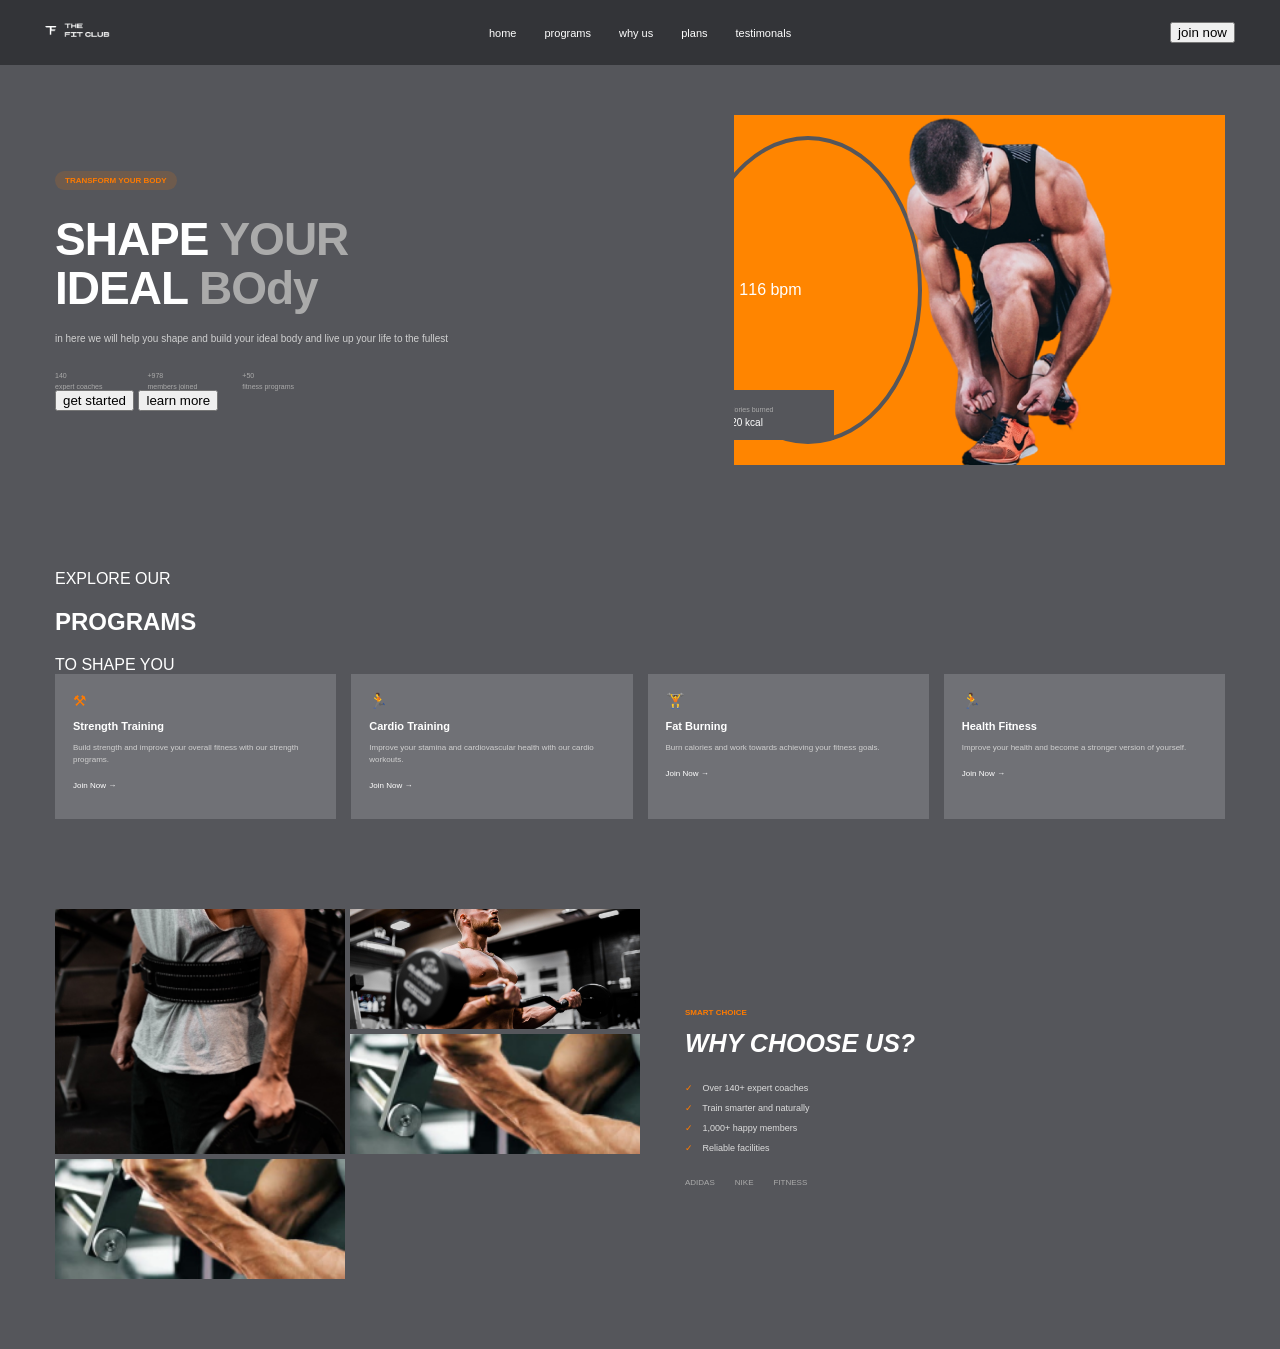
==== assignment.html @ e6170ac0 "first commit" ====
<!DOCTYPE html>
<html lang="en">
<head>
    <meta charset="UTF-8">
    <meta name="viewport" content="width=device-width, initial-scale=1.0">
    <title>Document</title>
    <link rel="stylesheet" href="assignment.css">
</head>
<body>
    <nav>
        <div class="logo">
            <img src="images/f3138195e1c763c007517a48bb5843dc62db33a2.png" alt="the fit club">
        </div>
        <div class="links">
<a href="#home">home</a>
<a href="programs">programs</a>
<a href="#why us">why us</a>
<a href="plans">plans</a>
<a href="#testimonials">testimonals</a>
        </div>
        <button class="join btn">join now</button>
    </nav>
    <section class="body"id="home">
<div class="body-text">
<span class="title">
TRANSFORM YOUR BODY
</span>
<h1> SHAPE <span>YOUR</span><br>IDEAL <SPan>BOdy</SPan></h1>
<P>in here we will help you shape and build your ideal 
    body and live up your life to the fullest
</P>
<div class="body-stats">
<div>
    <span>140</span>
    <span>expert coaches</span>
</div>
<div>
    <span>+978</span>
    <span>members joined</span>
</div>
<div>
    <span>+50</span>
    <span>fitness programs</span>
</div>
</div>
<div class="body-btns">
<button>get started</button>
<button>learn more</button>
</div>
</div>
<div class="body-image">
<div class="heart box">
<span></span>
<span>116 bpm</span>
</div>
<img src="images/71b8634be2cf52cb5ec23abdd22a4536ae4fe169.png" alt="fitness">
<div class="calorie-box">
<span class="calorie-icon">

</span>
<small>calories burned</small>
<span>220 kcal</span>
</div>
</div>
    </section>
     <section class="programs" id="programs">
        <div class="section-title">
            <span>
                EXPLORE OUR
            </span>
            <h2>
                PROGRAMS
            </h2>
            <span>
                TO SHAPE YOU
            </span>
        </div>
        <div class="program-cards">
            <div class="program-card">
                <div class="program-icon">
                    ⚒
                </div>
                <h3>
                    Strength Training
                </h3>
                <p>
                    Build strength and improve your overall
                    fitness with our strength programs.
                </p>
                <a href="#">
                    Join Now →
                </a>
            </div>
            <div class="program-card">
                <div class="program-icon">
                    🏃
                </div>
                <h3>
                    Cardio Training
                </h3>
                <p>
                    Improve your stamina and cardiovascular
                    health with our cardio workouts.
                </p>
                <a href="#">
                       Join Now →
                </a>
            </div>

            <div class="program-card">
                <div class="program-icon">
                    🏋
                </div>
                <h3>
                    Fat Burning
                </h3>
                <p>
                    Burn calories and work towards achieving
                    your fitness goals.
                </p>
                <a href="#">
                    Join Now →
                </a>
            </div>
            <div class="program-card">

                <div class="program-icon">
                    🏃
                </div>
                <h3>
                    Health Fitness
                </h3>
                <p>
                    Improve your health and become a stronger
                    version of yourself.
                </p>
                <a href="#">
                    Join Now →
                </a>
            </div>
        </div>
    </section>
 <section class="why-us" id="why-us">
        <div class="workout-images">
            <img src="images/8cdbb6e8d70117df73f9933ee8e16d1661cded19.png" alt="Workout1">
            <img src="images/6ae1f9847fb361c97fae6f20f0b6384b22786baa.png" alt="Workout2">
            <img src="images/8849cd9d581ccb105c0d59f8c7ddea8003f6462a.png" alt="Workout3">
            <img src="images/8849cd9d581ccb105c0d59f8c7ddea8003f6462a.png" alt="Workout4">
        </div>
        <div class="why-text">

            <span class="orange-text">
                SMART CHOICE
            </span>
            <h2>
                WHY
                <strong>CHOOSE US?</strong>
            </h2>
            <div class="why-list">
                <p>
                    <span>✓</span>
                    Over 140+ expert coaches
                </p>
                 <p>
                    <span>✓</span>
                    Train smarter and naturally
                </p>
                <p>
                    <span>✓</span>
                    1,000+ happy members
                </p>
                <p>
                    <span>✓</span>
                    Reliable facilities
                </p>
            </div>
            <div class="brands">
                <span>
                    ADIDAS
                </span>
                <span>
                    NIKE
                </span>
                <span>
                    FITNESS
                </span>
            </div>
        </div>
    </section>
</body>
</html>
---- assignment.css ----
* {
    box-sizing: border-box;
}
html {
    scroll-behavior: smooth;
}
body {
    margin: 0;
    font-family: Arial, Helvetica, sans-serif;
    background: #55565b;
    color: white;
}
button {
    cursor: pointer;
}
a {
    text-decoration: none;
}
section {
    width: 100%;
}
nav{
    height: 65px;
    padding: 0 45px;
    display: flex;
    justify-content: space-between;
    align-items: center;
    background: #333438;
}
nav .logo img{
    width: 65px;
}
nav .links{
    display: flex;
    gap: 28px;
    align-items: center;

}
nav .links a{
    color:white ;
    font-size: 11px;
    transition: 0.3s;
}
nav .links a:hover{
    color: #ff7b00;
}
nav .join-btn{
    border: none;
    padding: 9px 18px;
    background: #ff7b00;
    color: white
}
.body{
    min-height: 430px;
    padding: 50px 55px;
    display: flex;
    justify-content: space-between;
    align-items: center;
    background: radial-gradient(circle at 70% 50%,rgba(255,123,0,0.26)transparent 35%),#55565b;
}
.body-text{
    width: 52%;
}
.title{
    display: inline-block;
    padding: 5px 10px;
    background: rgba(255,123,0,0.15);
    border-radius: 20px;
    color: #ff7b00;
    font-size: 8px;
    font-weight: bold;
}
.body h1{
    margin: 22px 0 18px;
    font-size: 54px;
    line-height: 0.9;
    font-style: italic;
    font-weight: 800;
}
.body h1 span{
    color: white;
}
.body h1 span{
    color: #aaa;
}
.body p{
    width: 430px;
    color: #d0d0d0;
    font-size: 10px;
    line-height: 1.7;
}
.body-stats{
    display: flex;
    gap: 45px;
    margin-top: 25px;
}
.body-stats div{
    display: flex;
    flex-direction: column;
    gap: 4px;
}
.body-stats span{
    font-size: 18px;
}
.body-stats span{
    font-size: 7px;
    color: #aaa;
}
.body-buttons{
    display: flex;
    gap: 10px;
    margin-top: 25px;
}
.body-buttons button{
    padding: 9px 18px;
    border: 1px solid #ff7b00;
    background: transparent;
    color: white;
    font-size: 9px;
}
.body-buttons button:first-child{
    background: #ff7b00;
}
.body-image{
    position: relative;
    width: 42%;
    height: 350px;
    display: flex;
    justify-content: center;
    align-items: center;
    background: #ff8500;
    overflow: hidden;
}
.body-image::before{
    content: "";
    position: absolute;
    width: 220px;
    height: 300px;
    border: 4px solid #55565b;
    border-radius: 50%;
    left: -40px;
}
.body-image img{
    position: relative;
    z-index: 2;
    width: 85%;
    height: 100%;
    object-fit: contain;
}
.body h1 {
    font-family: "Inter", sans-serif;
    font-size: 46px;
    line-height: 1.05;
    font-style: normal;
    font-weight: 700;
    letter-spacing: -1px;
    margin: 25px 0 18px;
}

.body h1 strong {
    color: #fff;
    font-weight: 800;
}

.body h1 .outline {
    color: transparent;
    -webkit-text-stroke: 1px #fff;
}

.heart-box{
    position: absolute;
    z-index: 5;
    top: 25px;
    right: 20px;
    width: 85px;
    padding: 12px;
    background: #55565b;
    display: flex;
    flex-direction: column;
    gap: 5px;
    font-size: 10px;
}
.heart-box span{
    color: #ff3b45;
    font-size: 16px;
}
.calorie-box{
    position: absolute;
    z-index: 5;
    bottom: 25px;
    left: -20px;
    width: 120px;
    padding: 12px;
    background: #55565b;
    display: flex;
    flex-direction: column;
    gap: 4px;
}
.calorie-icon{
    color: #ff7b00;
    font-size: 15px;
}
.calorie-box small{
    color: #aaa;
    font-size: 7px;
}
.calorie-box span{
    font-size: 10px;
}
.programs {
    padding: 55px 55px 70px;
    background: #55565b;
}
.program-cards {
    display: grid;
    grid-template-columns:
        repeat(4, 1fr);
    gap: 15px;
}
.program-card {
    min-height: 145px;
    padding: 18px;
    background: #707176;
    transition: 0.3s;
}
.program-card:hover {
    transform: translateY(-5px);
    background: #77787d;
}
.program-icon {
    color: #ff7b00;
    font-size: 15px;
}
.program-card h3 {
    margin: 10px 0;
    font-size: 11px;
}
.program-card p {
    color: #d0d0d0;
    font-size: 8px;
    line-height: 1.5;
}

.program-card a {
    color: white;
    font-size: 8px;
}
.why-us {
    padding: 20px 55px 70px;
    display: flex;
    gap: 45px;
    align-items: center;
}
.workout-images {
    width: 50%;
    display: grid;
    grid-template-columns:
        1fr 1fr;
    gap: 5px;
}
.workout-images img {
    width: 100%;
    height: 120px;
    object-fit: cover;
}
.workout-images img:first-child {
    height: 245px;
    grid-row:
        span 2;
}
.why-text {
    width: 45%;
}
.orange-text {
    color: #ff7b00;
    font-size: 8px;
    font-weight: bold;
}
.why-text h2 {
    margin: 10px 0 25px;
    font-size: 25px;
    font-style: italic;
}
.why-text h2 strong {
    color: white;
}

.why-list p {
    margin: 10px 0;
    color: #ddd;
    font-size: 9px;
}
.why-list p span {
    color: #ff7b00;
    margin-right: 7px;
}
.brands {
    display: flex;
    gap: 20px;
    margin-top: 25px;
    color: #aaa;
    font-size: 8px;
}
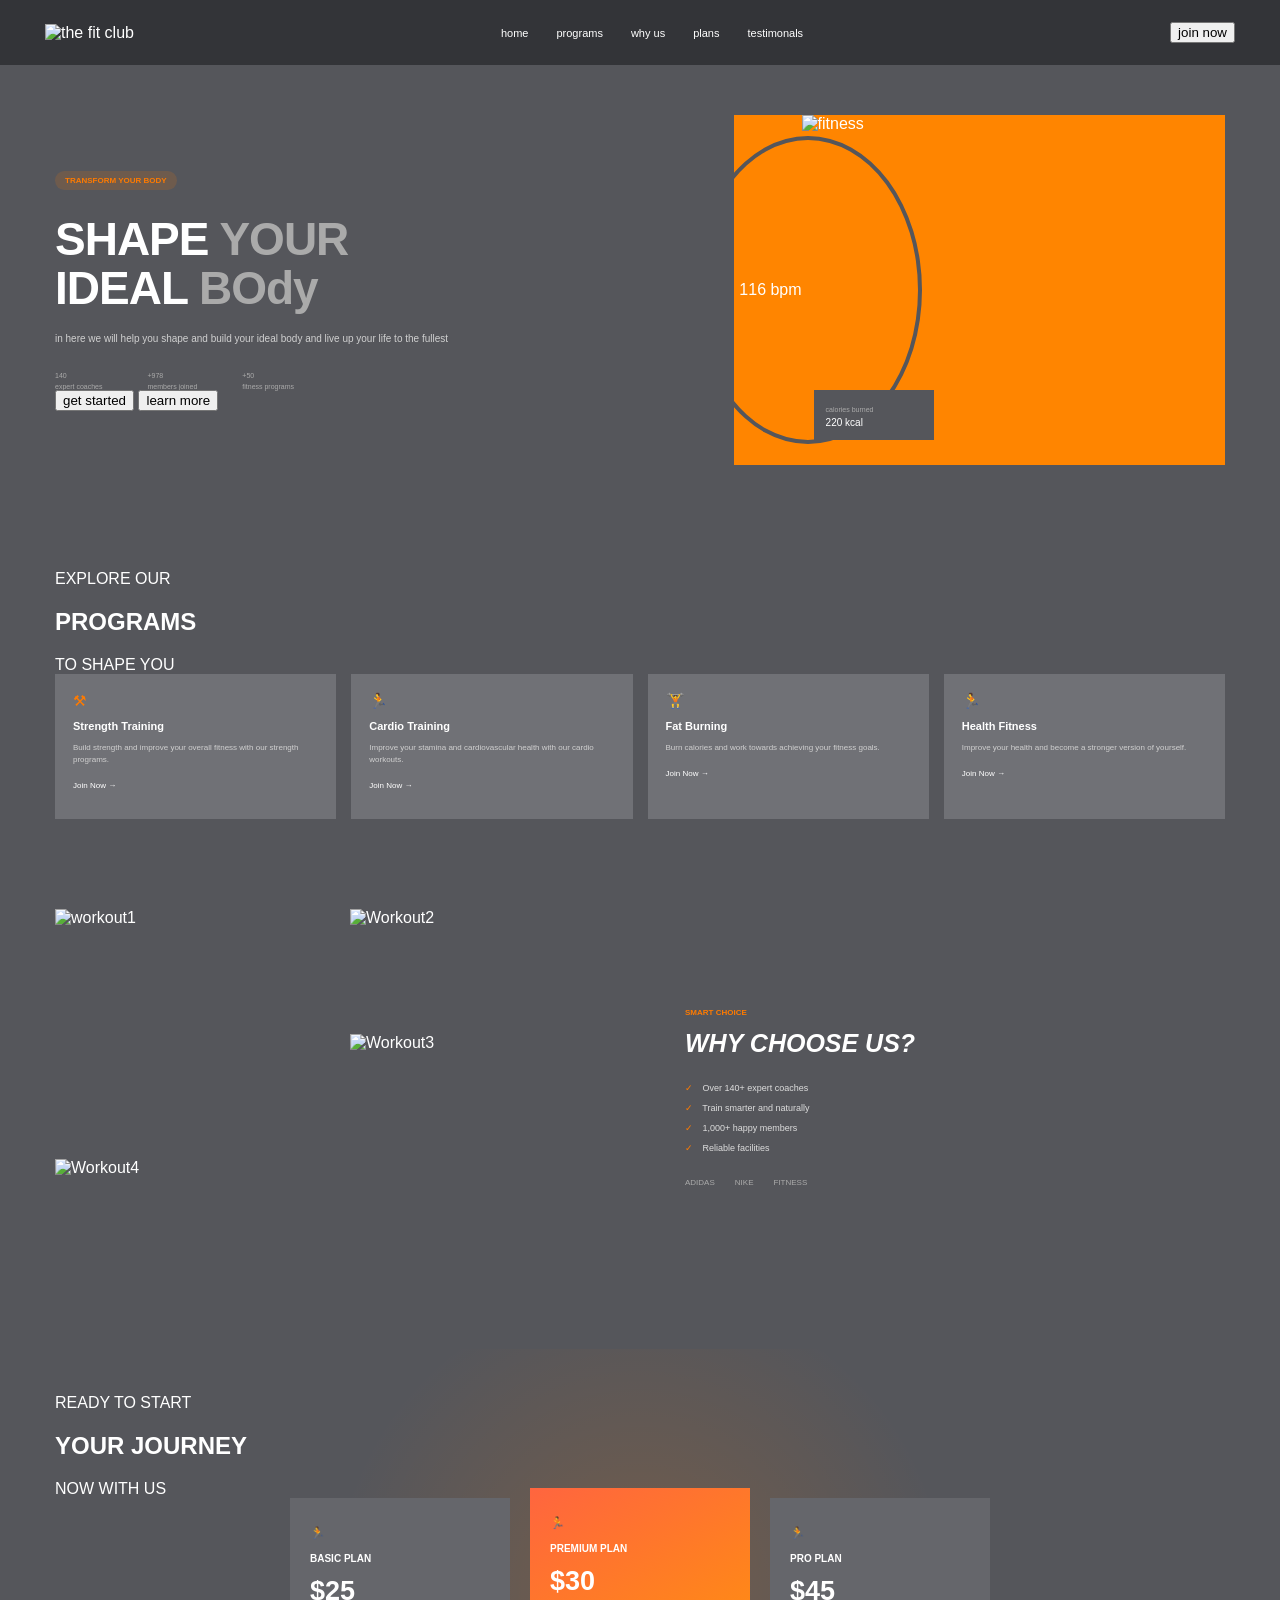
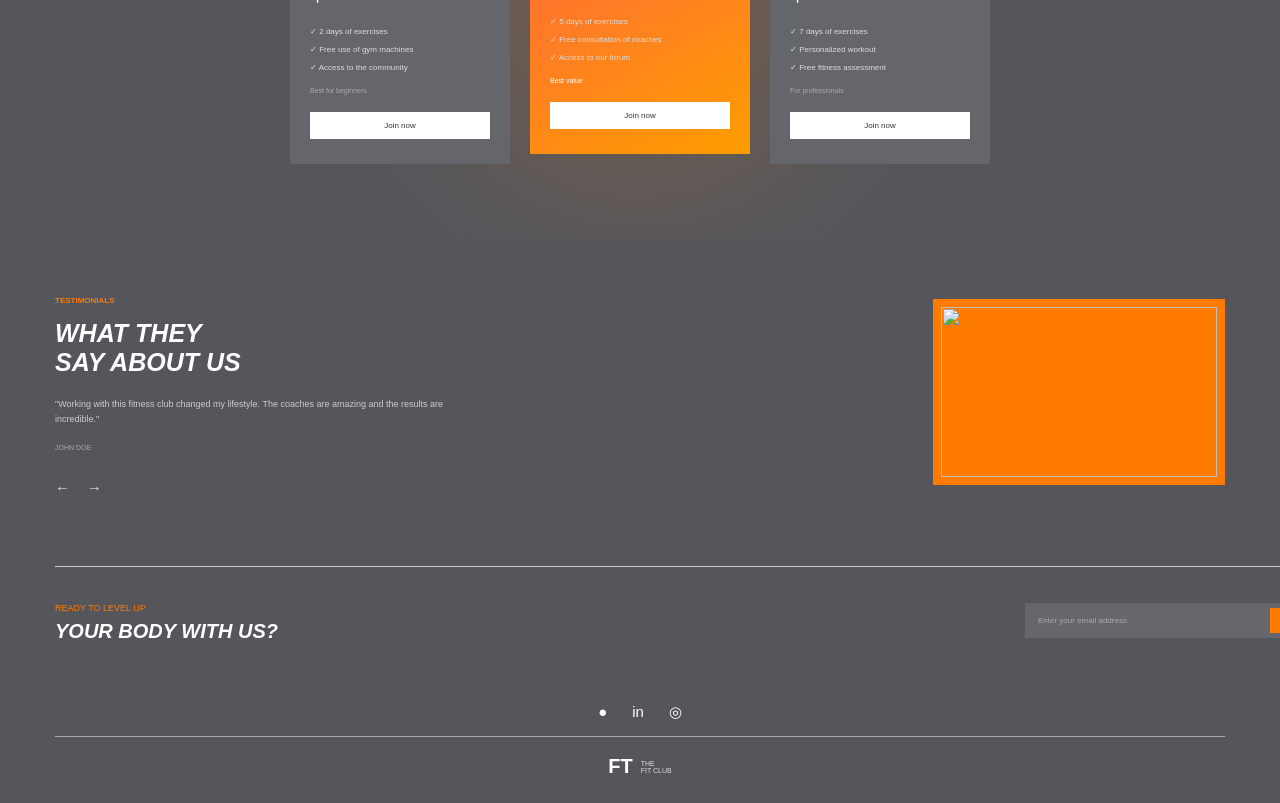
==== commit 05037401: "feat:madara page done" ====
--- a/assignment.html
+++ b/assignment.html
@@ -9,7 +9,7 @@
 <body>
     <nav>
         <div class="logo">
-            <img src="images/f3138195e1c763c007517a48bb5843dc62db33a2.png" alt="the fit club">
+            <img src="" alt="the fit club">
         </div>
         <div class="links">
 <a href="#home">home</a>
@@ -53,7 +53,7 @@
 <span></span>
 <span>116 bpm</span>
 </div>
-<img src="images/71b8634be2cf52cb5ec23abdd22a4536ae4fe169.png" alt="fitness">
+<img src="https://images.unsplash.com/photo-1603287681836-b174ce5074c2?w=500&auto=format&fit=crop&q=60&ixlib=rb-4.1.0&ixid=NHwxMjA3fDA%3D" alt="fitness">
 <div class="calorie-box">
 <span class="calorie-icon">
 
@@ -142,10 +142,10 @@
     </section>
  <section class="why-us" id="why-us">
         <div class="workout-images">
-            <img src="images/8cdbb6e8d70117df73f9933ee8e16d1661cded19.png" alt="Workout1">
-            <img src="images/6ae1f9847fb361c97fae6f20f0b6384b22786baa.png" alt="Workout2">
-            <img src="images/8849cd9d581ccb105c0d59f8c7ddea8003f6462a.png" alt="Workout3">
-            <img src="images/8849cd9d581ccb105c0d59f8c7ddea8003f6462a.png" alt="Workout4">
+            <img src="https://plus.unsplash.com/premium_photo-1661265933107-85a5dbd815af?w=500&auto=format&fit=crop&q=60&ixlib=rb-4.1.0&ixid=NHwxMjA3fDA%3D" alt="workout1">
+            <img src="https://images.unsplash.com/photo-1526506118085-60ce8714f8c5?w=500&auto=format&fit=crop&q=60&ixlib=rb-4.1.0&ixid=NHwxMjA3fDA%3D" alt="Workout2">
+            <img src="https://images.unsplash.com/photo-1581009146145-b5ef050c2e1e?w=500&auto=format&fit=crop&q=60&ixlib=rb-4.1.0&ixid=NHwxMjA3fDA%3D" alt="Workout3">
+            <img src="https://images.unsplash.com/photo-1641337221253-fdc7237f6b61?w=500&auto=format&fit=crop&q=60&ixlib=rb-4.1.0&ixid=NHwxMjA3fDA%3D" alt="Workout4">
         </div>
         <div class="why-text">
 
@@ -187,5 +187,175 @@
             </div>
         </div>
     </section>
+     <section class="pricing" id="plans">
+        <div class="section-title">
+            <span>
+                READY TO START
+            </span>
+            <h2>
+                YOUR JOURNEY
+            </h2>
+            <span>
+                NOW WITH US
+            </span>
+        </div>
+        <div class="price-cards">
+
+            <div class="price-card">
+
+                <span class="plan-icon">
+                    🏃
+                </span>
+
+                <h3>
+                    BASIC PLAN
+                </h3>
+
+                <h2>
+                    $25
+                </h2>
+                <p>
+                    ✓ 2 days of exercises
+                </p>
+                <p>
+                    ✓ Free use of gym machines
+                </p>
+                <p>
+                    ✓ Access to the community
+                </p>
+                <small>
+                    Best for beginners
+                </small>
+                <button>
+                    Join now
+                </button>
+            </div>
+            <div class="price-card active">
+                <span class="plan-icon">
+                    🏃
+                </span>
+
+                <h3>
+                    PREMIUM PLAN
+                </h3>
+                <h2>
+                    $30
+                </h2>
+                <p>
+                    ✓ 5 days of exercises
+                </p>
+                <p>
+                    ✓ Free consultation of coaches
+                </p>
+                <p>
+                    ✓ Access to our forum
+                </p>
+                <small>
+                    Best value
+                </small>
+                <button>
+                    Join now
+                </button>
+            </div>
+            <!-- PRO -->
+            <div class="price-card">
+                <span class="plan-icon">
+                    🏃
+                </span>
+                <h3>
+                    PRO PLAN
+                </h3>
+                <h2>
+                    $45
+                </h2>
+                <p>
+                    ✓ 7 days of exercises
+                </p>
+                <p>
+                    ✓ Personalized workout
+                </p>
+                <p>
+                    ✓ Free fitness assessment
+                </p>
+                <small>
+                    For professionals
+                </small>
+                <button>
+                    Join now
+                </button>
+            </div>
+        </div>
+    </section>
+    <section class="testimonial" id="testimonials">
+        <div class="testimonial-text">
+            <span class="orange-text">
+                TESTIMONIALS
+            </span>
+            <h2>
+                WHAT THEY
+                <br>
+                <strong>SAY ABOUT US</strong>
+            </h2>
+            <p>
+                "Working with this fitness club changed my
+                lifestyle. The coaches are amazing and the
+                results are incredible."
+            </p>
+            <small>
+                JOHN DOE
+            </small>
+            <div class="arrows">
+                ← &nbsp;&nbsp; →
+            </div>
+        </div>
+        <div class="testimonial-image">
+          <img src="https://images.unsplash.com/photo-1545346315-f4c47e3e1b55?w=500&auto=format&fit=crop&q=60&ixlib=rb-4.1.0&ixid=NHwxMjA3fDA%3D" alt="">
+            
+        </div>
+    </section>
+    <section class="cta">
+        <div class="cta-text">
+            <span>
+                READY TO LEVEL UP
+            </span>
+            <h2>
+                YOUR BODY WITH US?
+            </h2>
+        </div>
+        <div class="email-box">
+            <input
+                type="email"
+                placeholder="Enter your email address"
+            >
+            <button>
+                JOIN US
+            </button>
+        </div>
+    </section>
+    <footer>
+        <div class="socials">
+            <a href="#">
+                ●
+            </a>
+            <a href="#">
+                in
+            </a>
+            <a href="#">
+                ◎
+            </a>
+        </div>
+        <div class="footer-logo">
+            <strong>
+                FT
+            </strong>
+            <span>
+                THE
+                <br>
+                FIT CLUB
+            </span>
+        </div>
+    </footer>
+</body>
+</html>
 </body>
 </html>
--- a/assignment.css
+++ b/assignment.css
@@ -171,7 +171,7 @@
     position: absolute;
     z-index: 5;
     top: 25px;
-    right: 20px;
+    right: -20px;
     width: 85px;
     padding: 12px;
     background: #55565b;
@@ -188,7 +188,7 @@
     position: absolute;
     z-index: 5;
     bottom: 25px;
-    left: -20px;
+    left: 80px;
     width: 120px;
     padding: 12px;
     background: #55565b;
@@ -301,3 +301,510 @@
     color: #aaa;
     font-size: 8px;
 }
+.pricing {
+    padding: 45px 55px 75px;
+
+    background:
+        radial-gradient(
+            circle at center,
+            rgba(255, 123, 0, 0.18),
+            transparent 45%
+        ),
+        #55565b;
+}
+
+
+.price-cards {
+    display: grid;
+
+    grid-template-columns:
+        repeat(3, 1fr);
+
+    gap: 20px;
+
+    max-width: 700px;
+
+    margin: auto;
+}
+
+
+.price-card {
+    padding: 25px 20px;
+
+    background: #65666b;
+
+    min-height: 260px;
+}
+
+
+.price-card.active {
+    background:
+        linear-gradient(
+            150deg,
+            #ff653f,
+            #ff9d00
+        );
+
+    transform: translateY(-10px);
+}
+
+
+.plan-icon {
+    font-size: 12px;
+}
+
+
+.price-card h3 {
+    margin: 12px 0;
+
+    font-size: 10px;
+}
+
+
+.price-card h2 {
+    margin: 5px 0 20px;
+
+    font-size: 27px;
+}
+
+
+.price-card p {
+    margin: 9px 0;
+
+    color: #ddd;
+
+    font-size: 8px;
+}
+
+
+.price-card small {
+    display: block;
+
+    margin-top: 15px;
+
+    color: #aaa;
+
+    font-size: 7px;
+}
+
+
+.price-card.active small {
+    color: white;
+}
+
+
+.price-card button {
+    width: 100%;
+
+    margin-top: 18px;
+
+    padding: 9px;
+
+    border: none;
+
+    background: white;
+
+    color: #333;
+
+    font-size: 8px;
+}
+
+
+
+
+
+.testimonial {
+    padding: 50px 55px;
+
+    display: flex;
+
+    justify-content: space-between;
+
+    align-items: center;
+}
+
+
+.testimonial-text {
+    width: 55%;
+}
+
+
+.testimonial-text h2 {
+    margin: 12px 0 20px;
+
+    font-size: 25px;
+
+    font-style: italic;
+}
+
+
+.testimonial-text p {
+    width: 400px;
+
+    color: #ccc;
+
+    font-size: 9px;
+
+    line-height: 1.7;
+}
+
+
+.testimonial-text small {
+    color: #aaa;
+
+    font-size: 7px;
+}
+
+
+.arrows {
+    margin-top: 25px;
+
+    color: #ddd;
+
+    font-size: 15px;
+}
+
+
+.testimonial-image {
+    width: 25%;
+
+    padding: 8px;
+
+    background: #ff7b00;
+}
+
+
+.testimonial-image img {
+    display: block;
+
+    width: 100%;
+
+    height: 170px;
+
+    object-fit: contain;
+}
+
+
+
+
+.cta {
+    margin: 20px 55px 0;
+
+    padding: 30px 0;
+
+    border-top: 1px solid #ccc;
+
+    display: flex;
+
+    justify-content: space-between;
+
+    align-items: center;
+}
+
+
+.cta-text span {
+    color: #ff7b00;
+
+    font-size: 9px;
+}
+
+
+.cta-text h2 {
+    margin: 5px 0 0;
+
+    font-size: 20px;
+
+    font-style: italic;
+}
+
+
+.email-box {
+    display: flex;
+
+    width: 310px;
+
+    padding: 5px;
+
+    background: #66676c;
+}
+
+
+.email-box input {
+    flex: 1;
+
+    min-width: 0;
+
+    padding: 8px;
+
+    border: none;
+
+    outline: none;
+
+    background: transparent;
+
+    color: white;
+
+    font-size: 8px;
+}
+
+
+.email-box input::placeholder {
+    color: #aaa;
+}
+
+
+.email-box button {
+    border: none;
+
+    padding: 8px 14px;
+
+    background: #ff7b00;
+
+    color: white;
+
+    font-size: 8px;
+}
+
+
+
+
+footer {
+    padding: 15px 55px 25px;
+
+    text-align: center;
+}
+
+
+.socials {
+    display: flex;
+
+    justify-content: center;
+
+    gap: 25px;
+
+    padding: 15px 0;
+
+    border-bottom: 1px solid #aaa;
+}
+
+
+.socials a {
+    color: white;
+
+    font-size: 15px;
+}
+
+
+.footer-logo {
+    display: flex;
+
+    justify-content: center;
+
+    align-items: center;
+
+    gap: 8px;
+
+    margin-top: 18px;
+}
+
+
+.footer-logo strong {
+    font-size: 20px;
+}
+
+
+.footer-logo span {
+    text-align: left;
+
+    font-size: 7px;
+
+    color: #ddd;
+}
+
+
+
+
+
+@media (max-width: 800px) {
+
+    nav {
+        padding: 0 20px;
+    }
+
+
+    nav .links {
+        display: none;
+    }
+
+
+    .hero {
+        padding: 40px 25px;
+
+        flex-direction: column;
+
+        gap: 40px;
+    }
+
+
+    .hero-text {
+        width: 100%;
+    }
+
+
+    .hero-image {
+        width: 100%;
+
+        max-width: 450px;
+    }
+
+
+    .hero h1 {
+        font-size: 45px;
+    }
+
+
+    .hero p {
+        width: 100%;
+    }
+
+
+    .programs {
+        padding: 45px 25px;
+    }
+
+
+    .section-title {
+        gap: 10px;
+    }
+
+
+    .section-title span {
+        font-size: 9px;
+    }
+
+
+    .section-title h2 {
+        font-size: 17px;
+    }
+
+
+    .program-cards {
+        grid-template-columns:
+            1fr 1fr;
+    }
+
+
+    .why-us {
+        padding: 30px 25px;
+
+        flex-direction: column;
+    }
+
+
+    .workout-images,
+    .why-text {
+        width: 100%;
+    }
+
+
+    .price-cards {
+        grid-template-columns:
+            1fr;
+    }
+
+
+    .price-card.active {
+        transform: none;
+    }
+
+.testimonial {
+    padding: 50px 55px;
+    display: flex;
+    justify-content: space-between;
+    align-items: center;
+    gap: 40px;
+}
+
+.testimonial-text {
+    width: 55%;
+}
+.testimonial-image {
+    width: 310px;
+    max-width: 35%;
+    padding: 8px;
+    background: #ff7b00;
+    flex-shrink: 0;
+}
+
+.testimonial-image img {
+    display: block;
+    width: 100%;
+    height: 350px;
+    object-fit: contain;
+    object-position: center;
+}
+
+    .cta {
+        margin: 20px 25px 0;
+
+        flex-direction: column;
+
+        align-items: flex-start;
+
+        gap: 20px;
+    }
+
+
+    .email-box {
+        width: 100%;
+    }
+
+
+    footer {
+        padding: 15px 25px 25px;
+    }
+
+}
+
+
+
+@media (max-width: 500px) {
+
+    .hero h1 {
+        font-size: 38px;
+    }
+
+
+    .hero-stats {
+        gap: 20px;
+    }
+
+
+    .program-cards {
+        grid-template-columns:
+            1fr;
+    }
+
+
+    .program-card {
+        min-height: auto;
+    }
+
+
+    .section-title {
+        flex-direction: column;
+
+        gap: 5px;
+    }
+
+
+    .workout-images img:first-child {
+        height: 180px;
+    }
+
+
+    .workout-images img {
+        height: 87px;
+    }
+
+}
